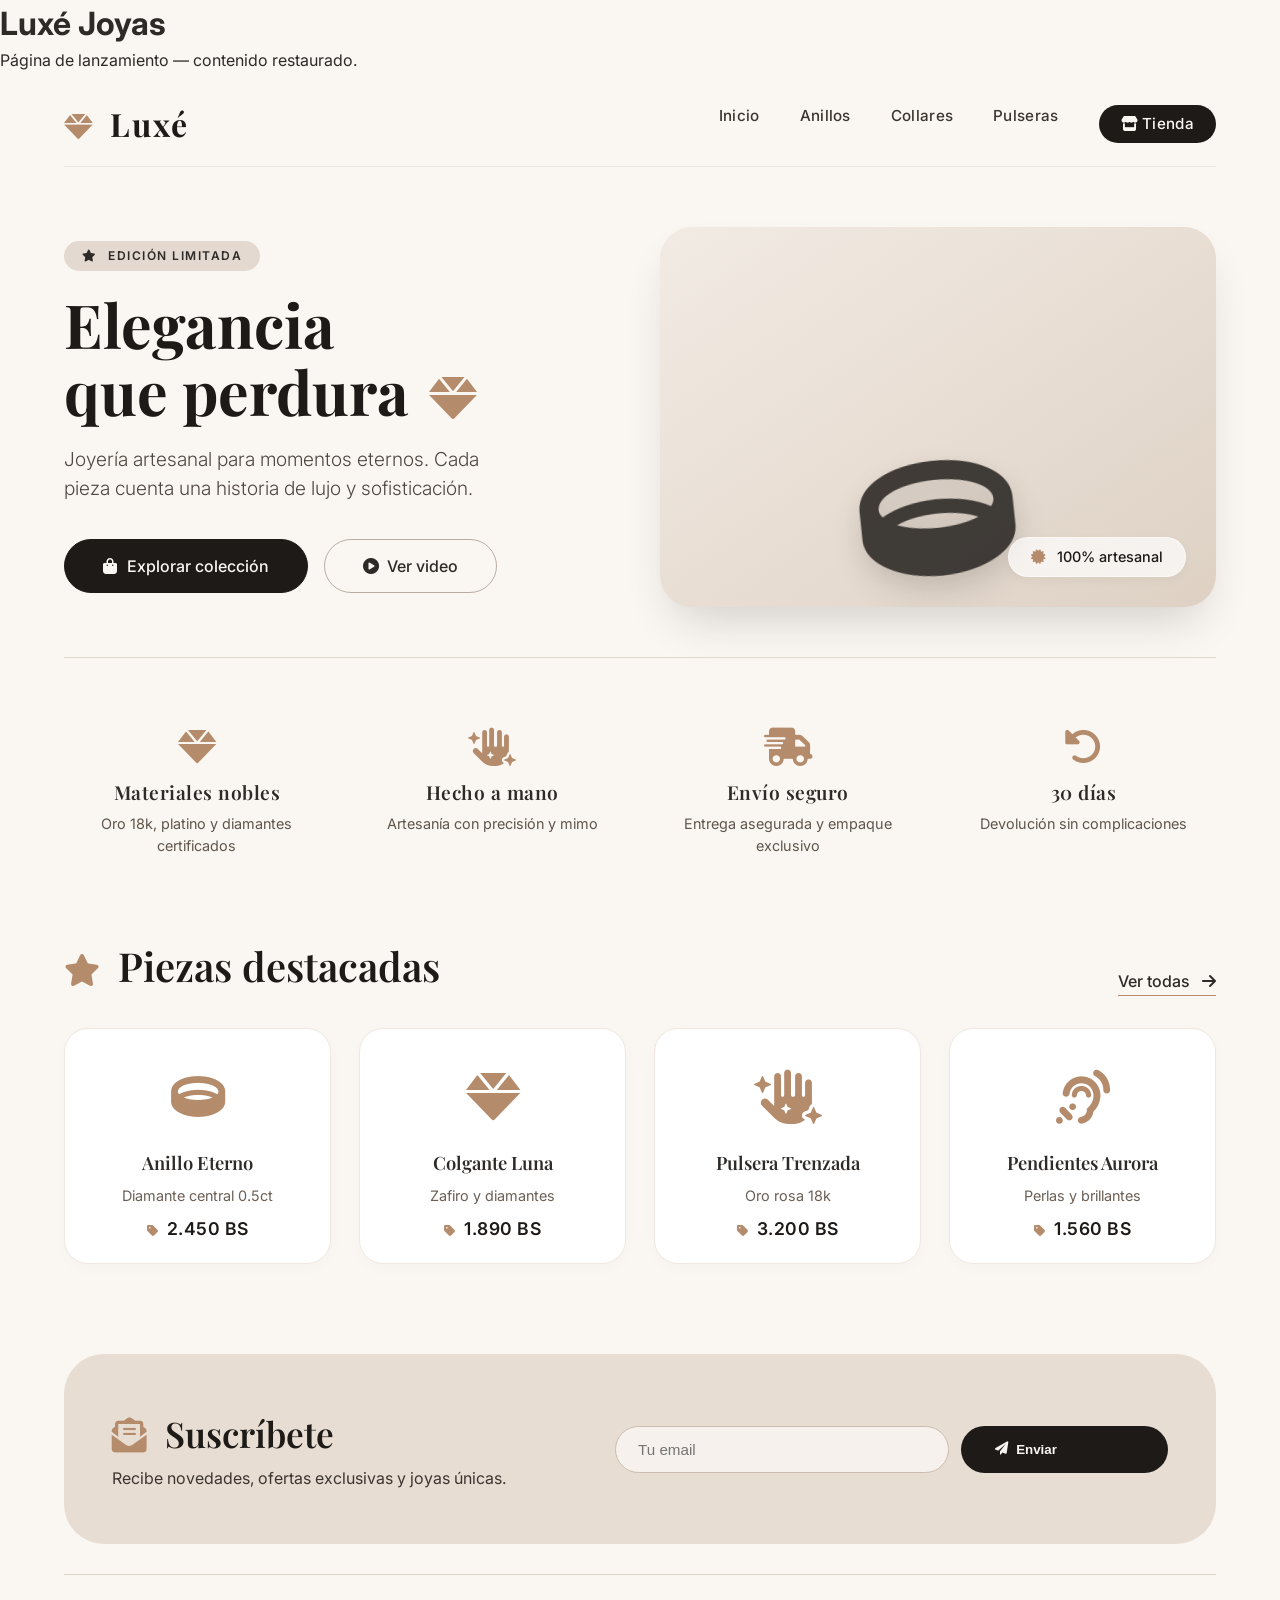
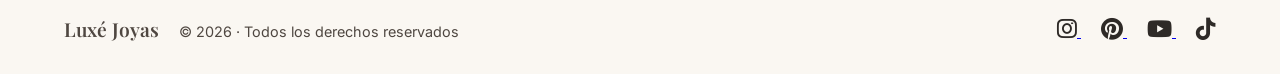
==== index.html @ db7448fc "Rename Index.html -> index.html (fix case for Vercel)" ====
<!DOCTYPE html>
<html lang="es">
<head>
  <meta charset="UTF-8">
  <meta name="viewport" content="width=device-width, initial-scale=1.0">
  <title>Luxé Joyas · Landing Page</title>
  <link rel="stylesheet" href="Style.css">
</head>
<body>
  <main>
    <h1>Luxé Joyas</h1>
    <p>Página de lanzamiento — contenido restaurado.</p>
  </main>
</body>
</html>
<!DOCTYPE html>
<html lang="es">
<head>
  <meta charset="UTF-8">
  <meta name="viewport" content="width=device-width, initial-scale=1.0">
  <title>Luxé Joyas · Landing Page</title>
  <!-- Fuente elegante desde Google Fonts -->
  <link rel="preconnect" href="https://fonts.googleapis.com">
  <link rel="stylesheet" href="Style.css">
  <link rel="preconnect" href="https://fonts.gstatic.com" crossorigin>
  <link href="https://fonts.googleapis.com/css2?family=Playfair+Display:ital,wght@0,400;0,600;0,700;1,400&family=Inter:opsz,wght@14..32,300;14..32,400;14..32,500&display=swap" rel="stylesheet">
  <!-- Font Awesome (íconos) -->
  <link rel="stylesheet" href="https://cdnjs.cloudflare.com/ajax/libs/font-awesome/6.0.0-beta3/css/all.min.css">
  
</head>
<body>
  <div class="container">

    <nav class="navbar">
      <div class="logo">
        <i class="fas fa-gem"></i> Luxé
      </div>
      <div class="nav-links">
        <a href="#">Inicio</a>
        <a href="#">Anillos</a>
        <a href="#">Collares</a>
        <a href="#">Pulseras</a>
        <a href="#" class="nav-cta"><i class="fas fa-store"></i> Tienda</a>
      </div>
    </nav>

    <section class="hero">
      <div class="hero-content">
        <span class="badge"><i class="fas fa-star" style="margin-right: 6px;"></i> Edición limitada</span>
        <h1>
          Elegancia <br>que perdura <i class="fas fa-regular fa-gem"></i>
        </h1>
        <p>
          Joyería artesanal para momentos eternos. Cada pieza cuenta una historia de lujo y sofisticación.
        </p>
        <div class="btn-group">
          <a href="#" class="btn-primary"><i class="fas fa-shopping-bag"></i> Explorar colección</a>
          <a href="#" class="btn-outline"><i class="fas fa-play-circle"></i> Ver video</a>
        </div>
      </div>
      <div class="hero-image">
        <div class="ring-display">
          <i class="fas fa-ring"></i>
        </div>
        <div class="floating-tag">
          <i class="fas fa-certificate"></i> 100% artesanal
        </div>
      </div>
    </section>

    <div class="features">
      <div class="feature-item">
        <i class="fas fa-gem"></i>
        <h4>Materiales nobles</h4>
        <p>Oro 18k, platino y diamantes certificados</p>
      </div>
      <div class="feature-item">
        <i class="fas fa-hand-sparkles"></i>
        <h4>Hecho a mano</h4>
        <p>Artesanía con precisión y mimo</p>
      </div>
      <div class="feature-item">
        <i class="fas fa-truck-fast"></i>
        <h4>Envío seguro</h4>
        <p>Entrega asegurada y empaque exclusivo</p>
      </div>
      <div class="feature-item">
        <i class="fas fa-rotate-left"></i>
        <h4>30 días</h4>
        <p>Devolución sin complicaciones</p>
      </div>
    </div>

    <section class="collection">
      <div class="collection-header">
        <h2><i class="fas fa-regular fa-star"></i> Piezas destacadas</h2>
        <a href="#">Ver todas <i class="fas fa-arrow-right" style="margin-left: 8px;"></i></a>
      </div>
      <div class="card-grid">
        <div class="product-card">
          <div class="icon-gem"><i class="fas fa-ring"></i></div>
          <h4>Anillo Eterno</h4>
          <p>Diamante central 0.5ct</p>
          <div class="price"><i class="fas fa-tag"></i> 2.450 BS</div>
        </div>
        <div class="product-card">
          <div class="icon-gem"><i class="fas fa-gem"></i></div>
          <h4>Colgante Luna</h4>
          <p>Zafiro y diamantes</p>
          <div class="price"><i class="fas fa-tag"></i> 1.890 BS</div>
        </div>
        <div class="product-card">
          <div class="icon-gem"><i class="fas fa-hand-sparkles"></i></div>
          <h4>Pulsera Trenzada</h4>
          <p>Oro rosa 18k</p>
          <div class="price"><i class="fas fa-tag"></i> 3.200 BS</div>
        </div>
        <div class="product-card">
          <div class="icon-gem"><i class="fas fa-ear-listen"></i></div>
          <h4>Pendientes Aurora</h4>
          <p>Perlas y brillantes</p>
          <div class="price"><i class="fas fa-tag"></i> 1.560 BS</div>
        </div>
      </div>
    </section>

    <div class="newsletter">
      <div class="newsletter-text">
        <h3><i class="fas fa-envelope-open-text"></i> Suscríbete</h3>
        <p>Recibe novedades, ofertas exclusivas y joyas únicas.</p>
      </div>
      <div class="newsletter-form">
        <input type="email" placeholder="Tu email" aria-label="Correo electrónico">
        <button type="button"><i class="fas fa-paper-plane"></i> Enviar</button>
      </div>
    </div>

    <!-- FOOTER -->
    <footer class="footer">
      <div>
        <span style="font-family: 'Playfair Display', serif; font-weight: 600; font-size: 1.2rem;">Luxé Joyas</span> 
        <span style="margin-left: 16px;">© 2026 · Todos los derechos reservados</span>
      </div>
      <div class="social">
        <a href="https://www.instagram.com/luxejoyas/" target="_blank" rel="noopener noreferrer">
          <i class="fab fa-instagram"></i>
        </a>
        <a href="https://www.pinterest.com/luxejoyas/" target="_blank" rel="noopener noreferrer">
          <i class="fab fa-pinterest"></i>
        </a>
        <a href="https://www.youtube.com/luxejoyas" target="_blank" rel="noopener noreferrer">
          <i class="fab fa-youtube"></i>
        </a>
        <a href="https://www.tiktok.com/@luxejoyas" target="_blank" rel="noopener noreferrer">
          <i class="fab fa-tiktok"></i>
        </a>
      </div>
    </footer>

  </div>
</body>
</html>
---- Style.css ----
* {
      margin: 0;
      padding: 0;
      box-sizing: border-box;
    }

    body {
      background-color: #faf7f2;
      color: #2e2a27;
      font-family: 'Inter', sans-serif;
      line-height: 1.5;
    }

    .container {
      max-width: 1200px;
      margin: 0 auto;
      padding: 0 24px;
    }

    /* HEADER / NAV */
    .navbar {
      display: flex;
      justify-content: space-between;
      align-items: center;
      padding: 28px 0 18px;
      border-bottom: 1px solid rgba(44, 38, 34, 0.08);
      flex-wrap: wrap;
    }

    .logo {
      font-family: 'Playfair Display', serif;
      font-weight: 700;
      font-size: 2rem;
      letter-spacing: 2px;
      color: #1e1a17;
    }
    .logo i {
      color: #b48b6b;
      margin-right: 6px;
      font-size: 1.8rem;
    }

    .nav-links {
      display: flex;
      gap: 2.5rem;
      font-weight: 500;
      font-size: 0.95rem;
      letter-spacing: 0.3px;
      color: #3d3530;
    }
    .nav-links a {
      text-decoration: none;
      color: inherit;
      transition: color 0.2s;
    }
    .nav-links a:hover {
      color: #b48b6b;
    }
    .nav-cta {
      background: #1e1a17;
      color: #faf7f2 !important;
      padding: 8px 22px;
      border-radius: 40px;
      font-weight: 500;
      transition: background 0.25s;
    }
    .nav-cta:hover {
      background: #b48b6b !important;
      color: #1e1a17 !important;
    }

    /* HERO */
    .hero {
      display: flex;
      flex-wrap: wrap;
      align-items: center;
      justify-content: space-between;
      padding: 60px 0 40px;
      gap: 40px;
    }

    .hero-content {
      flex: 1 1 45%;
    }

    .hero-content .badge {
      display: inline-block;
      background: #e4d9d0;
      color: #2e2a27;
      padding: 6px 18px;
      border-radius: 40px;
      font-size: 0.75rem;
      font-weight: 600;
      letter-spacing: 1.5px;
      text-transform: uppercase;
      margin-bottom: 20px;
    }

    .hero-content h1 {
      font-family: 'Playfair Display', serif;
      font-size: 3.8rem;
      font-weight: 700;
      line-height: 1.1;
      margin-bottom: 20px;
      color: #1e1a17;
    }
    .hero-content h1 i {
      color: #b48b6b;
      font-size: 3rem;
      margin-left: 6px;
    }
    .hero-content p {
      font-size: 1.2rem;
      color: #4f4741;
      max-width: 460px;
      margin-bottom: 36px;
      font-weight: 300;
    }

    .btn-group {
      display: flex;
      flex-wrap: wrap;
      gap: 16px;
    }

    .btn-primary {
      background: #1e1a17;
      color: #faf7f2;
      padding: 14px 38px;
      border-radius: 60px;
      font-weight: 500;
      text-decoration: none;
      transition: all 0.25s;
      display: inline-flex;
      align-items: center;
      gap: 10px;
      border: 1px solid #1e1a17;
    }
    .btn-primary i {
      font-size: 1rem;
    }
    .btn-primary:hover {
      background: #b48b6b;
      border-color: #b48b6b;
      color: #1e1a17;
    }

    .btn-outline {
      background: transparent;
      color: #2e2a27;
      padding: 14px 38px;
      border-radius: 60px;
      font-weight: 500;
      text-decoration: none;
      border: 1px solid #b9ada3;
      transition: all 0.25s;
      display: inline-flex;
      align-items: center;
      gap: 8px;
    }
    .btn-outline:hover {
      background: #1e1a17;
      color: #faf7f2;
      border-color: #1e1a17;
    }

    .hero-image {
      flex: 1 1 45%;
      background: #e8ddd2;
      border-radius: 32px;
      padding: 18px 18px 0 18px;
      box-shadow: 0 24px 48px -16px rgba(30, 26, 23, 0.2);
      display: flex;
      justify-content: center;
      align-items: flex-end;
      min-height: 380px;
      background-image: linear-gradient(145deg, #f2ebe4 0%, #ded1c4 100%);
      position: relative;
      overflow: hidden;
    }

    .hero-image .ring-display {
      font-size: 8rem;
      color: #2e2a27;
      opacity: 0.9;
      text-shadow: 0 8px 20px rgba(0,0,0,0.08);
      transform: rotate(-6deg) scale(1.2);
      margin-bottom: -10px;
    }
    .hero-image .ring-display i {
      filter: drop-shadow(0 12px 16px rgba(0,0,0,0.1));
    }
    .hero-image .floating-tag {
      position: absolute;
      bottom: 30px;
      right: 30px;
      background: rgba(255, 255, 255, 0.7);
      backdrop-filter: blur(8px);
      padding: 8px 22px;
      border-radius: 50px;
      font-size: 0.9rem;
      font-weight: 500;
      color: #1e1a17;
      box-shadow: 0 4px 12px rgba(0,0,0,0.04);
      border: 1px solid rgba(255,255,255,0.5);
    }
    .hero-image .floating-tag i {
      color: #b48b6b;
      margin-right: 8px;
    }

    /* SECCIÓN CARACTERÍSTICAS */
    .features {
      padding: 70px 0 50px;
      display: flex;
      flex-wrap: wrap;
      justify-content: space-between;
      gap: 30px;
      border-top: 1px solid #e3d9d0;
      margin-top: 10px;
    }
    .feature-item {
      flex: 1 1 180px;
      text-align: center;
    }
    .feature-item i {
      font-size: 2.4rem;
      color: #b48b6b;
      margin-bottom: 12px;
    }
    .feature-item h4 {
      font-family: 'Playfair Display', serif;
      font-weight: 600;
      font-size: 1.2rem;
      letter-spacing: 0.5px;
    }
    .feature-item p {
      font-size: 0.9rem;
      color: #5f554d;
      margin-top: 6px;
    }

    /* COLECCIÓN DESTACADA */
    .collection {
      padding: 30px 0 50px;
    }
    .collection-header {
      display: flex;
      justify-content: space-between;
      align-items: flex-end;
      flex-wrap: wrap;
      margin-bottom: 32px;
    }
    .collection-header h2 {
      font-family: 'Playfair Display', serif;
      font-size: 2.5rem;
      font-weight: 600;
      color: #1e1a17;
    }
    .collection-header h2 i {
      color: #b48b6b;
      font-size: 2rem;
      margin-right: 8px;
    }
    .collection-header a {
      color: #2e2a27;
      font-weight: 500;
      text-decoration: none;
      border-bottom: 1px solid #b48b6b;
      padding-bottom: 2px;
    }
    .collection-header a:hover {
      color: #b48b6b;
    }

    .card-grid {
      display: grid;
      grid-template-columns: repeat(auto-fit, minmax(200px, 1fr));
      gap: 28px;
    }
    .product-card {
      background: #ffffff;
      border-radius: 24px;
      padding: 28px 16px 20px;
      box-shadow: 0 4px 16px rgba(0,0,0,0.02);
      transition: all 0.25s ease;
      text-align: center;
      border: 1px solid #f0e8e0;
    }
    .product-card:hover {
      transform: translateY(-6px);
      box-shadow: 0 18px 30px -12px rgba(30, 26, 23, 0.12);
      border-color: #dccfc4;
    }
    .product-card .icon-gem {
      font-size: 3.4rem;
      color: #b48b6b;
      margin-bottom: 10px;
    }
    .product-card h4 {
      font-family: 'Playfair Display', serif;
      font-weight: 600;
      font-size: 1.15rem;
    }
    .product-card p {
      color: #6b5f56;
      font-size: 0.9rem;
      margin: 8px 0 10px;
    }
    .product-card .price {
      font-weight: 600;
      color: #1e1a17;
      font-size: 1.1rem;
      letter-spacing: 0.5px;
    }
    .product-card .price i {
      color: #b48b6b;
      font-size: 0.8rem;
      margin-right: 4px;
    }

    /* NEWSLETTER / SUSCRIPCIÓN */
    .newsletter {
      background: #e8ddd2;
      border-radius: 40px;
      padding: 54px 48px;
      margin: 40px 0 30px;
      display: flex;
      flex-wrap: wrap;
      align-items: center;
      justify-content: space-between;
      gap: 30px;
    }
    .newsletter-text {
      flex: 1 1 260px;
    }
    .newsletter-text h3 {
      font-family: 'Playfair Display', serif;
      font-size: 2.2rem;
      font-weight: 600;
      color: #1e1a17;
    }
    .newsletter-text h3 i {
      color: #b48b6b;
      margin-right: 10px;
    }
    .newsletter-text p {
      color: #3d3530;
      margin-top: 6px;
    }
    .newsletter-form {
      display: flex;
      flex-wrap: wrap;
      gap: 12px;
      flex: 1 1 340px;
    }
    .newsletter-form input {
      flex: 2 1 180px;
      padding: 14px 22px;
      border-radius: 60px;
      border: 1px solid #cbbcb0;
      background: rgba(255, 255, 255, 0.6);
      backdrop-filter: blur(4px);
      font-size: 0.95rem;
      outline: none;
      transition: 0.2s;
    }
    .newsletter-form input:focus {
      border-color: #b48b6b;
      background: #ffffff;
    }
    .newsletter-form button {
      background: #1e1a17;
      color: #faf7f2;
      border: none;
      padding: 14px 34px;
      border-radius: 60px;
      font-weight: 600;
      cursor: pointer;
      transition: 0.2s;
      display: flex;
      align-items: center;
      gap: 8px;
      flex: 1 1 auto;
    }
    .newsletter-form button:hover {
      background: #b48b6b;
      color: #1e1a17;
    }

    /* FOOTER */
    .footer {
      padding: 40px 0 30px;
      display: flex;
      flex-wrap: wrap;
      justify-content: space-between;
      align-items: center;
      border-top: 1px solid #ddd2c7;
      margin-top: 20px;
      color: #4f4741;
      font-size: 0.9rem;
    }
    .footer .social i {
      font-size: 1.4rem;
      margin-left: 20px;
      color: #2e2a27;
      transition: color 0.2s;
      cursor: default;
    }
    .footer .social i:hover {
      color: #b48b6b;
    }

    /* responsive */
    @media (max-width: 800px) {
      .hero-content h1 {
        font-size: 2.8rem;
      }
      .navbar {
        flex-direction: column;
        gap: 16px;
        align-items: flex-start;
      }
      .nav-links {
        flex-wrap: wrap;
        gap: 1.2rem;
      }
      .hero {
        flex-direction: column;
        padding: 20px 0;
      }
      .hero-image {
        min-height: 260px;
        width: 100%;
      }
      .hero-image .ring-display {
        font-size: 5rem;
      }
      .newsletter {
        padding: 32px 24px;
      }
      .collection-header h2 {
        font-size: 2rem;
      }
    }
    @media (max-width: 480px) {
      .hero-content h1 {
        font-size: 2.2rem;
      }
      .btn-primary, .btn-outline {
        padding: 12px 24px;
        font-size: 0.9rem;
      }
    }
---- Style.css ----
* {
      margin: 0;
      padding: 0;
      box-sizing: border-box;
    }

    body {
      background-color: #faf7f2;
      color: #2e2a27;
      font-family: 'Inter', sans-serif;
      line-height: 1.5;
    }

    .container {
      max-width: 1200px;
      margin: 0 auto;
      padding: 0 24px;
    }

    /* HEADER / NAV */
    .navbar {
      display: flex;
      justify-content: space-between;
      align-items: center;
      padding: 28px 0 18px;
      border-bottom: 1px solid rgba(44, 38, 34, 0.08);
      flex-wrap: wrap;
    }

    .logo {
      font-family: 'Playfair Display', serif;
      font-weight: 700;
      font-size: 2rem;
      letter-spacing: 2px;
      color: #1e1a17;
    }
    .logo i {
      color: #b48b6b;
      margin-right: 6px;
      font-size: 1.8rem;
    }

    .nav-links {
      display: flex;
      gap: 2.5rem;
      font-weight: 500;
      font-size: 0.95rem;
      letter-spacing: 0.3px;
      color: #3d3530;
    }
    .nav-links a {
      text-decoration: none;
      color: inherit;
      transition: color 0.2s;
    }
    .nav-links a:hover {
      color: #b48b6b;
    }
    .nav-cta {
      background: #1e1a17;
      color: #faf7f2 !important;
      padding: 8px 22px;
      border-radius: 40px;
      font-weight: 500;
      transition: background 0.25s;
    }
    .nav-cta:hover {
      background: #b48b6b !important;
      color: #1e1a17 !important;
    }

    /* HERO */
    .hero {
      display: flex;
      flex-wrap: wrap;
      align-items: center;
      justify-content: space-between;
      padding: 60px 0 40px;
      gap: 40px;
    }

    .hero-content {
      flex: 1 1 45%;
    }

    .hero-content .badge {
      display: inline-block;
      background: #e4d9d0;
      color: #2e2a27;
      padding: 6px 18px;
      border-radius: 40px;
      font-size: 0.75rem;
      font-weight: 600;
      letter-spacing: 1.5px;
      text-transform: uppercase;
      margin-bottom: 20px;
    }

    .hero-content h1 {
      font-family: 'Playfair Display', serif;
      font-size: 3.8rem;
      font-weight: 700;
      line-height: 1.1;
      margin-bottom: 20px;
      color: #1e1a17;
    }
    .hero-content h1 i {
      color: #b48b6b;
      font-size: 3rem;
      margin-left: 6px;
    }
    .hero-content p {
      font-size: 1.2rem;
      color: #4f4741;
      max-width: 460px;
      margin-bottom: 36px;
      font-weight: 300;
    }

    .btn-group {
      display: flex;
      flex-wrap: wrap;
      gap: 16px;
    }

    .btn-primary {
      background: #1e1a17;
      color: #faf7f2;
      padding: 14px 38px;
      border-radius: 60px;
      font-weight: 500;
      text-decoration: none;
      transition: all 0.25s;
      display: inline-flex;
      align-items: center;
      gap: 10px;
      border: 1px solid #1e1a17;
    }
    .btn-primary i {
      font-size: 1rem;
    }
    .btn-primary:hover {
      background: #b48b6b;
      border-color: #b48b6b;
      color: #1e1a17;
    }

    .btn-outline {
      background: transparent;
      color: #2e2a27;
      padding: 14px 38px;
      border-radius: 60px;
      font-weight: 500;
      text-decoration: none;
      border: 1px solid #b9ada3;
      transition: all 0.25s;
      display: inline-flex;
      align-items: center;
      gap: 8px;
    }
    .btn-outline:hover {
      background: #1e1a17;
      color: #faf7f2;
      border-color: #1e1a17;
    }

    .hero-image {
      flex: 1 1 45%;
      background: #e8ddd2;
      border-radius: 32px;
      padding: 18px 18px 0 18px;
      box-shadow: 0 24px 48px -16px rgba(30, 26, 23, 0.2);
      display: flex;
      justify-content: center;
      align-items: flex-end;
      min-height: 380px;
      background-image: linear-gradient(145deg, #f2ebe4 0%, #ded1c4 100%);
      position: relative;
      overflow: hidden;
    }

    .hero-image .ring-display {
      font-size: 8rem;
      color: #2e2a27;
      opacity: 0.9;
      text-shadow: 0 8px 20px rgba(0,0,0,0.08);
      transform: rotate(-6deg) scale(1.2);
      margin-bottom: -10px;
    }
    .hero-image .ring-display i {
      filter: drop-shadow(0 12px 16px rgba(0,0,0,0.1));
    }
    .hero-image .floating-tag {
      position: absolute;
      bottom: 30px;
      right: 30px;
      background: rgba(255, 255, 255, 0.7);
      backdrop-filter: blur(8px);
      padding: 8px 22px;
      border-radius: 50px;
      font-size: 0.9rem;
      font-weight: 500;
      color: #1e1a17;
      box-shadow: 0 4px 12px rgba(0,0,0,0.04);
      border: 1px solid rgba(255,255,255,0.5);
    }
    .hero-image .floating-tag i {
      color: #b48b6b;
      margin-right: 8px;
    }

    /* SECCIÓN CARACTERÍSTICAS */
    .features {
      padding: 70px 0 50px;
      display: flex;
      flex-wrap: wrap;
      justify-content: space-between;
      gap: 30px;
      border-top: 1px solid #e3d9d0;
      margin-top: 10px;
    }
    .feature-item {
      flex: 1 1 180px;
      text-align: center;
    }
    .feature-item i {
      font-size: 2.4rem;
      color: #b48b6b;
      margin-bottom: 12px;
    }
    .feature-item h4 {
      font-family: 'Playfair Display', serif;
      font-weight: 600;
      font-size: 1.2rem;
      letter-spacing: 0.5px;
    }
    .feature-item p {
      font-size: 0.9rem;
      color: #5f554d;
      margin-top: 6px;
    }

    /* COLECCIÓN DESTACADA */
    .collection {
      padding: 30px 0 50px;
    }
    .collection-header {
      display: flex;
      justify-content: space-between;
      align-items: flex-end;
      flex-wrap: wrap;
      margin-bottom: 32px;
    }
    .collection-header h2 {
      font-family: 'Playfair Display', serif;
      font-size: 2.5rem;
      font-weight: 600;
      color: #1e1a17;
    }
    .collection-header h2 i {
      color: #b48b6b;
      font-size: 2rem;
      margin-right: 8px;
    }
    .collection-header a {
      color: #2e2a27;
      font-weight: 500;
      text-decoration: none;
      border-bottom: 1px solid #b48b6b;
      padding-bottom: 2px;
    }
    .collection-header a:hover {
      color: #b48b6b;
    }

    .card-grid {
      display: grid;
      grid-template-columns: repeat(auto-fit, minmax(200px, 1fr));
      gap: 28px;
    }
    .product-card {
      background: #ffffff;
      border-radius: 24px;
      padding: 28px 16px 20px;
      box-shadow: 0 4px 16px rgba(0,0,0,0.02);
      transition: all 0.25s ease;
      text-align: center;
      border: 1px solid #f0e8e0;
    }
    .product-card:hover {
      transform: translateY(-6px);
      box-shadow: 0 18px 30px -12px rgba(30, 26, 23, 0.12);
      border-color: #dccfc4;
    }
    .product-card .icon-gem {
      font-size: 3.4rem;
      color: #b48b6b;
      margin-bottom: 10px;
    }
    .product-card h4 {
      font-family: 'Playfair Display', serif;
      font-weight: 600;
      font-size: 1.15rem;
    }
    .product-card p {
      color: #6b5f56;
      font-size: 0.9rem;
      margin: 8px 0 10px;
    }
    .product-card .price {
      font-weight: 600;
      color: #1e1a17;
      font-size: 1.1rem;
      letter-spacing: 0.5px;
    }
    .product-card .price i {
      color: #b48b6b;
      font-size: 0.8rem;
      margin-right: 4px;
    }

    /* NEWSLETTER / SUSCRIPCIÓN */
    .newsletter {
      background: #e8ddd2;
      border-radius: 40px;
      padding: 54px 48px;
      margin: 40px 0 30px;
      display: flex;
      flex-wrap: wrap;
      align-items: center;
      justify-content: space-between;
      gap: 30px;
    }
    .newsletter-text {
      flex: 1 1 260px;
    }
    .newsletter-text h3 {
      font-family: 'Playfair Display', serif;
      font-size: 2.2rem;
      font-weight: 600;
      color: #1e1a17;
    }
    .newsletter-text h3 i {
      color: #b48b6b;
      margin-right: 10px;
    }
    .newsletter-text p {
      color: #3d3530;
      margin-top: 6px;
    }
    .newsletter-form {
      display: flex;
      flex-wrap: wrap;
      gap: 12px;
      flex: 1 1 340px;
    }
    .newsletter-form input {
      flex: 2 1 180px;
      padding: 14px 22px;
      border-radius: 60px;
      border: 1px solid #cbbcb0;
      background: rgba(255, 255, 255, 0.6);
      backdrop-filter: blur(4px);
      font-size: 0.95rem;
      outline: none;
      transition: 0.2s;
    }
    .newsletter-form input:focus {
      border-color: #b48b6b;
      background: #ffffff;
    }
    .newsletter-form button {
      background: #1e1a17;
      color: #faf7f2;
      border: none;
      padding: 14px 34px;
      border-radius: 60px;
      font-weight: 600;
      cursor: pointer;
      transition: 0.2s;
      display: flex;
      align-items: center;
      gap: 8px;
      flex: 1 1 auto;
    }
    .newsletter-form button:hover {
      background: #b48b6b;
      color: #1e1a17;
    }

    /* FOOTER */
    .footer {
      padding: 40px 0 30px;
      display: flex;
      flex-wrap: wrap;
      justify-content: space-between;
      align-items: center;
      border-top: 1px solid #ddd2c7;
      margin-top: 20px;
      color: #4f4741;
      font-size: 0.9rem;
    }
    .footer .social i {
      font-size: 1.4rem;
      margin-left: 20px;
      color: #2e2a27;
      transition: color 0.2s;
      cursor: default;
    }
    .footer .social i:hover {
      color: #b48b6b;
    }

    /* responsive */
    @media (max-width: 800px) {
      .hero-content h1 {
        font-size: 2.8rem;
      }
      .navbar {
        flex-direction: column;
        gap: 16px;
        align-items: flex-start;
      }
      .nav-links {
        flex-wrap: wrap;
        gap: 1.2rem;
      }
      .hero {
        flex-direction: column;
        padding: 20px 0;
      }
      .hero-image {
        min-height: 260px;
        width: 100%;
      }
      .hero-image .ring-display {
        font-size: 5rem;
      }
      .newsletter {
        padding: 32px 24px;
      }
      .collection-header h2 {
        font-size: 2rem;
      }
    }
    @media (max-width: 480px) {
      .hero-content h1 {
        font-size: 2.2rem;
      }
      .btn-primary, .btn-outline {
        padding: 12px 24px;
        font-size: 0.9rem;
      }
    }
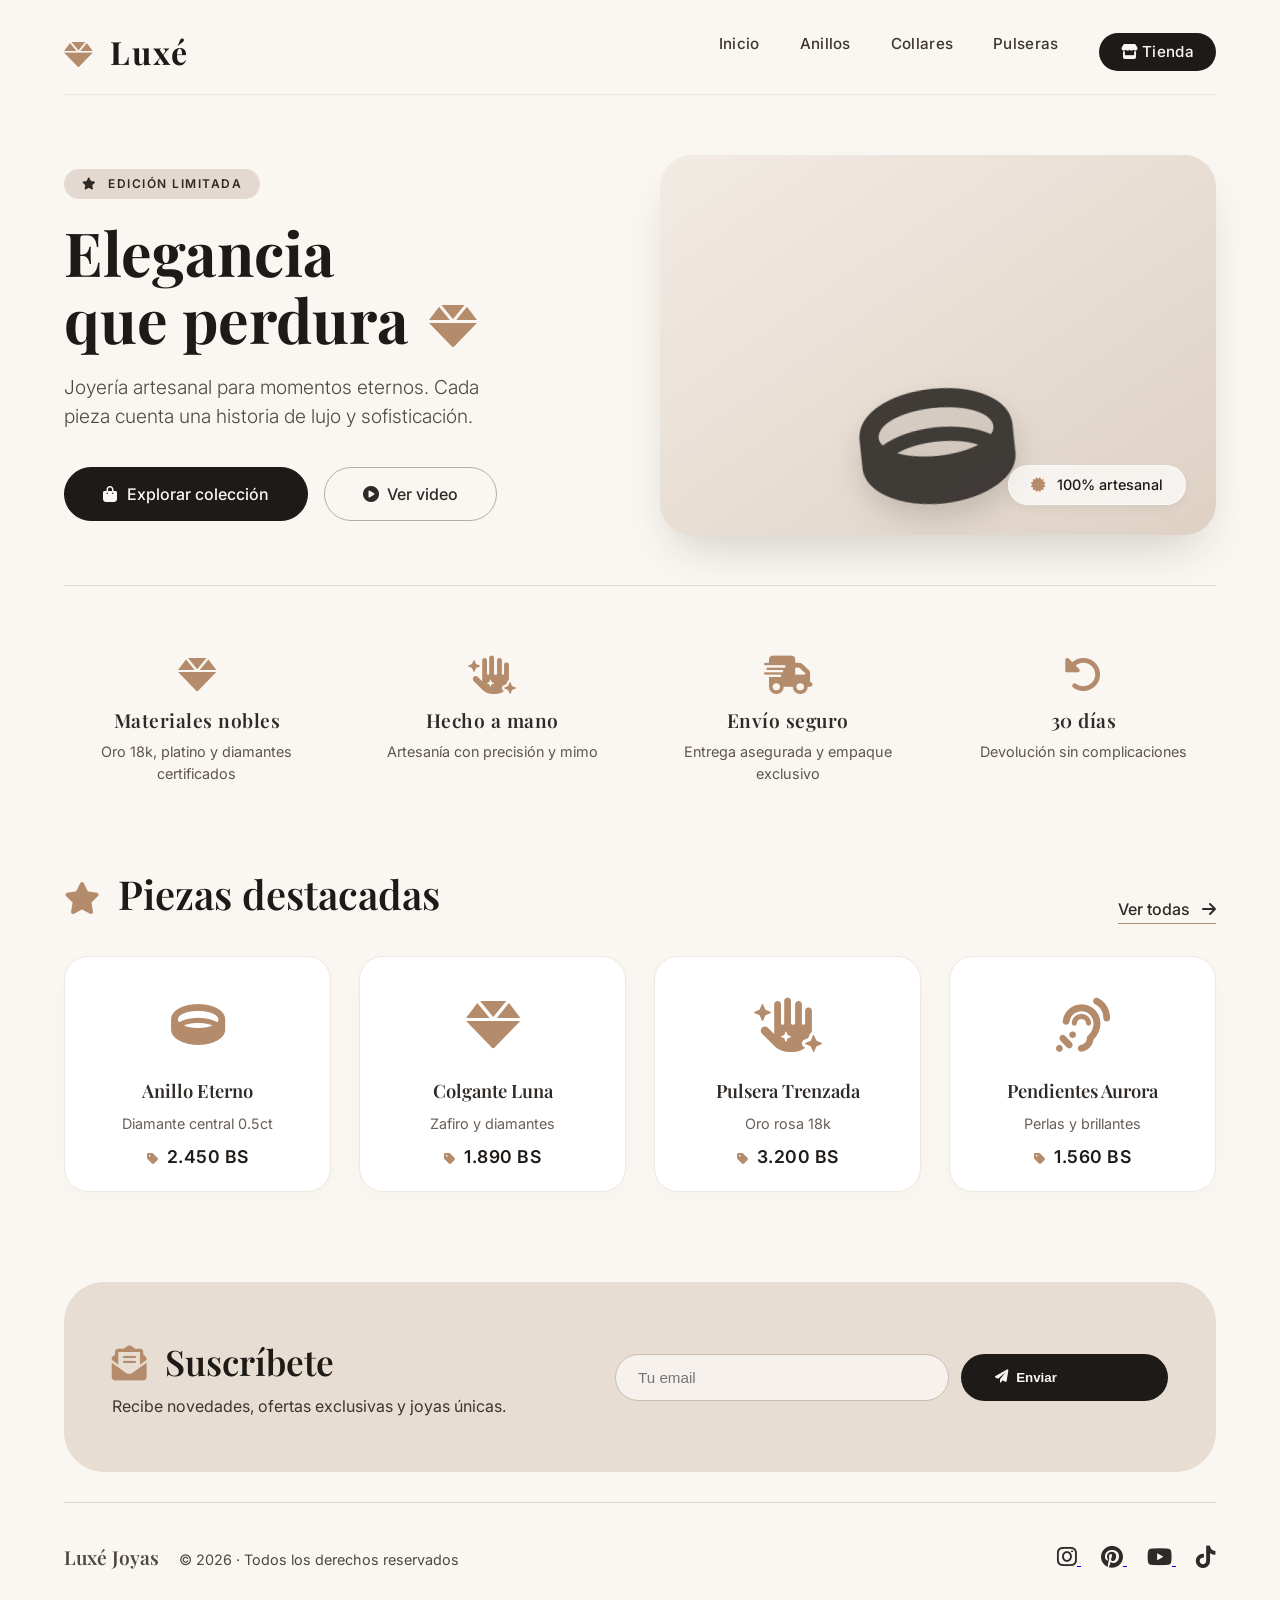
==== commit 16e602f0: "produccion" ====
--- a/index.html
+++ b/index.html
@@ -8,8 +8,6 @@
 </head>
 <body>
   <main>
-    <h1>Luxé Joyas</h1>
-    <p>Página de lanzamiento — contenido restaurado.</p>
   </main>
 </body>
 </html>
